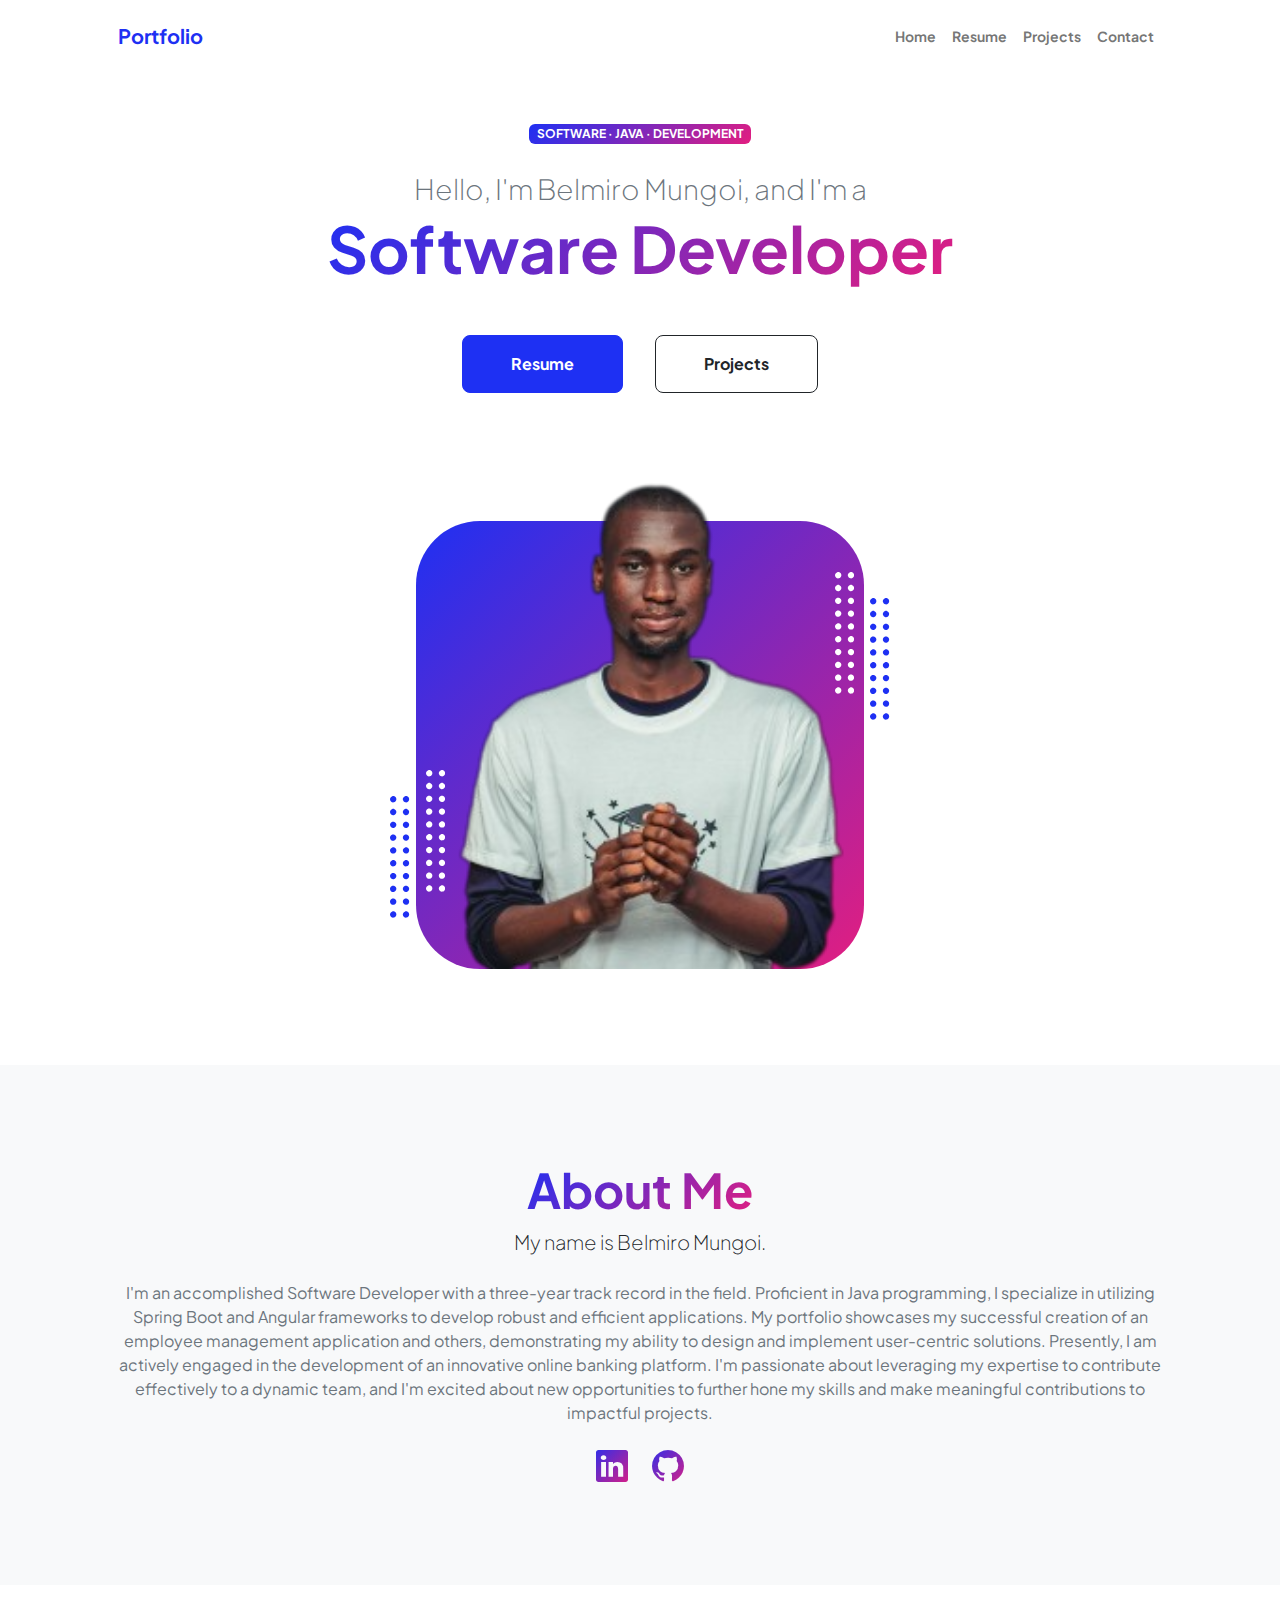
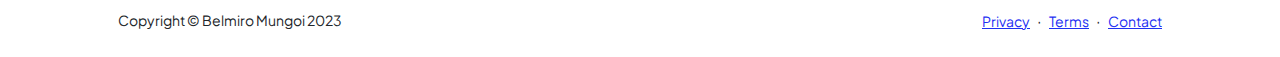
==== index.html @ 6a540895 "Initial commit" ====
<!DOCTYPE html>
<html lang="en">
    <head>
        <meta charset="utf-8" />
        <meta name="viewport" content="width=device-width, initial-scale=1, shrink-to-fit=no" />
        <meta name="description" content="" />
        <meta name="author" content="" />
        <title>Belmiro Mungoi - Portfolio</title>
        <!-- Favicon-->
        <link rel="icon" type="image/x-icon" href="assets/favicon.ico" />
        <!-- Custom Google font-->
        <link rel="preconnect" href="https://fonts.googleapis.com" />
        <link rel="preconnect" href="https://fonts.gstatic.com" crossorigin />
        <link href="https://fonts.googleapis.com/css2?family=Plus+Jakarta+Sans:wght@100;200;300;400;500;600;700;800;900&amp;display=swap" rel="stylesheet" />
        <!-- Bootstrap icons-->
        <link href="https://cdn.jsdelivr.net/npm/bootstrap-icons@1.8.1/font/bootstrap-icons.css" rel="stylesheet" />
        <!-- Core theme CSS (includes Bootstrap)-->
        <link href="css/styles.css" rel="stylesheet" />
    </head>
    <body class="d-flex flex-column h-100">
        <main class="flex-shrink-0">
            <!-- Navigation-->
            <nav class="navbar navbar-expand-lg navbar-light bg-white py-3">
                <div class="container px-5">
                    <a class="navbar-brand" href="index.html"><span class="fw-bolder text-primary">Portfolio</span></a>
                    <button class="navbar-toggler" type="button" data-bs-toggle="collapse" data-bs-target="#navbarSupportedContent" aria-controls="navbarSupportedContent" aria-expanded="false" aria-label="Toggle navigation"><span class="navbar-toggler-icon"></span></button>
                    <div class="collapse navbar-collapse" id="navbarSupportedContent">
                        <ul class="navbar-nav ms-auto mb-2 mb-lg-0 small fw-bolder">
                            <li class="nav-item"><a class="nav-link" href="index.html">Home</a></li>
                            <li class="nav-item"><a class="nav-link" href="resume.html">Resume</a></li>
                            <li class="nav-item"><a class="nav-link" href="projects.html">Projects</a></li>
                            <li class="nav-item"><a class="nav-link" href="contact.html">Contact</a></li>
                        </ul>
                    </div>
                </div>
            </nav>
            <!-- Header-->
            <header class="py-5">
                <div class="container px-5 pb-5">
                    <div class="row gx-5 align-items-center">
                        <div class="col-xxl-5">
                            <!-- Header text content-->
                            <div class="text-center text-xxl-start">
                                <div class="badge bg-gradient-primary-to-secondary text-white mb-4"><div class="text-uppercase">Software &middot; Java &middot; Development</div></div>
                                <div class="fs-3 fw-light text-muted">Hello, I'm Belmiro Mungoi, and I'm a</div>
                                <h1 class="display-3 fw-bolder mb-5"><span class="text-gradient d-inline">Software Developer</span></h1>
                                <div class="d-grid gap-3 d-sm-flex justify-content-sm-center justify-content-xxl-start mb-3">
                                    <a class="btn btn-primary btn-lg px-5 py-3 me-sm-3 fs-6 fw-bolder" href="resume.html">Resume</a>
                                    <a class="btn btn-outline-dark btn-lg px-5 py-3 fs-6 fw-bolder" href="projects.html">Projects</a>
                                </div>
                            </div>
                        </div>
                        <div class="col-xxl-7">
                            <!-- Header profile picture-->
                            <div class="d-flex justify-content-center mt-5 mt-xxl-0">
                                <div class="profile bg-gradient-primary-to-secondary">
                                    <!-- TIP: For best results, use a photo with a transparent background like the demo example below-->
                                    <!-- Watch a tutorial on how to do this on YouTube (link)-->
                                    <img class="profile-img" src="assets/profile.png" alt="..." />
                                    <div class="dots-1">
                                        <!-- SVG Dots-->
                                        <svg version="1.1" xmlns="http://www.w3.org/2000/svg" xmlns:xlink="http://www.w3.org/1999/xlink" x="0px" y="0px" viewBox="0 0 191.6 1215.4" style="enable-background: new 0 0 191.6 1215.4" xml:space="preserve">
                                            <g transform="translate(0.000000,1280.000000) scale(0.100000,-0.100000)">
                                                <path d="M227.7,12788.6c-105-35-200-141-222-248c-43-206,163-412,369-369c155,32,275,190,260,339c-11,105-90,213-190,262        C383.7,12801.6,289.7,12808.6,227.7,12788.6z"></path>
                                                <path d="M1507.7,12788.6c-151-50-253-216-222-362c25-119,136-230,254-255c194-41,395,142,375,339c-11,105-90,213-190,262        C1663.7,12801.6,1569.7,12808.6,1507.7,12788.6z"></path>
                                                <path d="M227.7,11508.6c-105-35-200-141-222-248c-43-206,163-412,369-369c155,32,275,190,260,339c-11,105-90,213-190,262        C383.7,11521.6,289.7,11528.6,227.7,11508.6z"></path>
                                                <path d="M1507.7,11508.6c-151-50-253-216-222-362c25-119,136-230,254-255c194-41,395,142,375,339c-11,105-90,213-190,262        C1663.7,11521.6,1569.7,11528.6,1507.7,11508.6z"></path>
                                                <path d="M227.7,10228.6c-105-35-200-141-222-248c-43-206,163-412,369-369c155,32,275,190,260,339c-11,105-90,213-190,262        C383.7,10241.6,289.7,10248.6,227.7,10228.6z"></path>
                                                <path d="M1507.7,10228.6c-105-35-200-141-222-248c-43-206,163-412,369-369c155,32,275,190,260,339c-11,105-90,213-190,262        C1663.7,10241.6,1569.7,10248.6,1507.7,10228.6z"></path>
                                                <path d="M227.7,8948.6c-105-35-200-141-222-248c-43-206,163-412,369-369c155,32,275,190,260,339c-11,105-90,213-190,262        C383.7,8961.6,289.7,8968.6,227.7,8948.6z"></path>
                                                <path d="M1507.7,8948.6c-105-35-200-141-222-248c-43-206,163-412,369-369c155,32,275,190,260,339c-11,105-90,213-190,262        C1663.7,8961.6,1569.7,8968.6,1507.7,8948.6z"></path>
                                                <path d="M227.7,7668.6c-105-35-200-141-222-248c-43-206,163-412,369-369c155,32,275,190,260,339c-11,105-90,213-190,262        C383.7,7681.6,289.7,7688.6,227.7,7668.6z"></path>
                                                <path d="M1507.7,7668.6c-105-35-200-141-222-248c-43-206,163-412,369-369c155,32,275,190,260,339c-11,105-90,213-190,262        C1663.7,7681.6,1569.7,7688.6,1507.7,7668.6z"></path>
                                                <path d="M227.7,6388.6c-105-35-200-141-222-248c-43-206,163-412,369-369c155,32,275,190,260,339c-11,105-90,213-190,262        C383.7,6401.6,289.7,6408.6,227.7,6388.6z"></path>
                                                <path d="M1507.7,6388.6c-105-35-200-141-222-248c-43-206,163-412,369-369c155,32,275,190,260,339c-11,105-90,213-190,262        C1663.7,6401.6,1569.7,6408.6,1507.7,6388.6z"></path>
                                                <path d="M227.7,5108.6c-105-35-200-141-222-248c-43-206,163-412,369-369c155,32,275,190,260,339c-11,105-90,213-190,262        C383.7,5121.6,289.7,5128.6,227.7,5108.6z"></path>
                                                <path d="M1507.7,5108.6c-105-35-200-141-222-248c-43-206,163-412,369-369c155,32,275,190,260,339c-11,105-90,213-190,262        C1663.7,5121.6,1569.7,5128.6,1507.7,5108.6z"></path>
                                                <path d="M227.7,3828.6c-105-35-200-141-222-248c-43-206,163-412,369-369c155,32,275,190,260,339c-11,105-90,213-190,262        C383.7,3841.6,289.7,3848.6,227.7,3828.6z"></path>
                                                <path d="M1507.7,3828.6c-105-35-200-141-222-248c-43-206,163-412,369-369c155,32,275,190,260,339c-11,105-90,213-190,262        C1663.7,3841.6,1569.7,3848.6,1507.7,3828.6z"></path>
                                                <path d="M227.7,2548.6c-105-35-200-141-222-248c-43-206,163-412,369-369c155,32,275,190,260,339c-11,105-90,213-190,262        C383.7,2561.6,289.7,2568.6,227.7,2548.6z"></path>
                                                <path d="M1507.7,2548.6c-105-35-200-141-222-248c-43-206,163-412,369-369c155,32,275,190,260,339c-11,105-90,213-190,262        C1663.7,2561.6,1569.7,2568.6,1507.7,2548.6z"></path>
                                                <path d="M227.7,1268.6c-105-35-200-141-222-248c-43-206,163-412,369-369c155,32,275,190,260,339c-11,105-90,213-190,262        C383.7,1281.6,289.7,1288.6,227.7,1268.6z"></path>
                                                <path d="M1507.7,1268.6c-105-35-200-141-222-248c-43-206,163-412,369-369c155,32,275,190,260,339c-11,105-90,213-190,262        C1663.7,1281.6,1569.7,1288.6,1507.7,1268.6z"></path>
                                            </g>
                                        </svg>
                                        <!-- END of SVG dots-->
                                    </div>
                                    <div class="dots-2">
                                        <!-- SVG Dots-->
                                        <svg version="1.1" xmlns="http://www.w3.org/2000/svg" xmlns:xlink="http://www.w3.org/1999/xlink" x="0px" y="0px" viewBox="0 0 191.6 1215.4" style="enable-background: new 0 0 191.6 1215.4" xml:space="preserve">
                                            <g transform="translate(0.000000,1280.000000) scale(0.100000,-0.100000)">
                                                <path d="M227.7,12788.6c-105-35-200-141-222-248c-43-206,163-412,369-369c155,32,275,190,260,339c-11,105-90,213-190,262        C383.7,12801.6,289.7,12808.6,227.7,12788.6z"></path>
                                                <path d="M1507.7,12788.6c-151-50-253-216-222-362c25-119,136-230,254-255c194-41,395,142,375,339c-11,105-90,213-190,262        C1663.7,12801.6,1569.7,12808.6,1507.7,12788.6z"></path>
                                                <path d="M227.7,11508.6c-105-35-200-141-222-248c-43-206,163-412,369-369c155,32,275,190,260,339c-11,105-90,213-190,262        C383.7,11521.6,289.7,11528.6,227.7,11508.6z"></path>
                                                <path d="M1507.7,11508.6c-151-50-253-216-222-362c25-119,136-230,254-255c194-41,395,142,375,339c-11,105-90,213-190,262        C1663.7,11521.6,1569.7,11528.6,1507.7,11508.6z"></path>
                                                <path d="M227.7,10228.6c-105-35-200-141-222-248c-43-206,163-412,369-369c155,32,275,190,260,339c-11,105-90,213-190,262        C383.7,10241.6,289.7,10248.6,227.7,10228.6z"></path>
                                                <path d="M1507.7,10228.6c-105-35-200-141-222-248c-43-206,163-412,369-369c155,32,275,190,260,339c-11,105-90,213-190,262        C1663.7,10241.6,1569.7,10248.6,1507.7,10228.6z"></path>
                                                <path d="M227.7,8948.6c-105-35-200-141-222-248c-43-206,163-412,369-369c155,32,275,190,260,339c-11,105-90,213-190,262        C383.7,8961.6,289.7,8968.6,227.7,8948.6z"></path>
                                                <path d="M1507.7,8948.6c-105-35-200-141-222-248c-43-206,163-412,369-369c155,32,275,190,260,339c-11,105-90,213-190,262        C1663.7,8961.6,1569.7,8968.6,1507.7,8948.6z"></path>
                                                <path d="M227.7,7668.6c-105-35-200-141-222-248c-43-206,163-412,369-369c155,32,275,190,260,339c-11,105-90,213-190,262        C383.7,7681.6,289.7,7688.6,227.7,7668.6z"></path>
                                                <path d="M1507.7,7668.6c-105-35-200-141-222-248c-43-206,163-412,369-369c155,32,275,190,260,339c-11,105-90,213-190,262        C1663.7,7681.6,1569.7,7688.6,1507.7,7668.6z"></path>
                                                <path d="M227.7,6388.6c-105-35-200-141-222-248c-43-206,163-412,369-369c155,32,275,190,260,339c-11,105-90,213-190,262        C383.7,6401.6,289.7,6408.6,227.7,6388.6z"></path>
                                                <path d="M1507.7,6388.6c-105-35-200-141-222-248c-43-206,163-412,369-369c155,32,275,190,260,339c-11,105-90,213-190,262        C1663.7,6401.6,1569.7,6408.6,1507.7,6388.6z"></path>
                                                <path d="M227.7,5108.6c-105-35-200-141-222-248c-43-206,163-412,369-369c155,32,275,190,260,339c-11,105-90,213-190,262        C383.7,5121.6,289.7,5128.6,227.7,5108.6z"></path>
                                                <path d="M1507.7,5108.6c-105-35-200-141-222-248c-43-206,163-412,369-369c155,32,275,190,260,339c-11,105-90,213-190,262        C1663.7,5121.6,1569.7,5128.6,1507.7,5108.6z"></path>
                                                <path d="M227.7,3828.6c-105-35-200-141-222-248c-43-206,163-412,369-369c155,32,275,190,260,339c-11,105-90,213-190,262        C383.7,3841.6,289.7,3848.6,227.7,3828.6z"></path>
                                                <path d="M1507.7,3828.6c-105-35-200-141-222-248c-43-206,163-412,369-369c155,32,275,190,260,339c-11,105-90,213-190,262        C1663.7,3841.6,1569.7,3848.6,1507.7,3828.6z"></path>
                                                <path d="M227.7,2548.6c-105-35-200-141-222-248c-43-206,163-412,369-369c155,32,275,190,260,339c-11,105-90,213-190,262        C383.7,2561.6,289.7,2568.6,227.7,2548.6z"></path>
                                                <path d="M1507.7,2548.6c-105-35-200-141-222-248c-43-206,163-412,369-369c155,32,275,190,260,339c-11,105-90,213-190,262        C1663.7,2561.6,1569.7,2568.6,1507.7,2548.6z"></path>
                                                <path d="M227.7,1268.6c-105-35-200-141-222-248c-43-206,163-412,369-369c155,32,275,190,260,339c-11,105-90,213-190,262        C383.7,1281.6,289.7,1288.6,227.7,1268.6z"></path>
                                                <path d="M1507.7,1268.6c-105-35-200-141-222-248c-43-206,163-412,369-369c155,32,275,190,260,339c-11,105-90,213-190,262        C1663.7,1281.6,1569.7,1288.6,1507.7,1268.6z"></path>
                                            </g>
                                        </svg>
                                        <!-- END of SVG dots-->
                                    </div>
                                    <div class="dots-3">
                                        <!-- SVG Dots-->
                                        <svg version="1.1" xmlns="http://www.w3.org/2000/svg" xmlns:xlink="http://www.w3.org/1999/xlink" x="0px" y="0px" viewBox="0 0 191.6 1215.4" style="enable-background: new 0 0 191.6 1215.4" xml:space="preserve">
                                            <g transform="translate(0.000000,1280.000000) scale(0.100000,-0.100000)">
                                                <path d="M227.7,12788.6c-105-35-200-141-222-248c-43-206,163-412,369-369c155,32,275,190,260,339c-11,105-90,213-190,262        C383.7,12801.6,289.7,12808.6,227.7,12788.6z"></path>
                                                <path d="M1507.7,12788.6c-151-50-253-216-222-362c25-119,136-230,254-255c194-41,395,142,375,339c-11,105-90,213-190,262        C1663.7,12801.6,1569.7,12808.6,1507.7,12788.6z"></path>
                                                <path d="M227.7,11508.6c-105-35-200-141-222-248c-43-206,163-412,369-369c155,32,275,190,260,339c-11,105-90,213-190,262        C383.7,11521.6,289.7,11528.6,227.7,11508.6z"></path>
                                                <path d="M1507.7,11508.6c-151-50-253-216-222-362c25-119,136-230,254-255c194-41,395,142,375,339c-11,105-90,213-190,262        C1663.7,11521.6,1569.7,11528.6,1507.7,11508.6z"></path>
                                                <path d="M227.7,10228.6c-105-35-200-141-222-248c-43-206,163-412,369-369c155,32,275,190,260,339c-11,105-90,213-190,262        C383.7,10241.6,289.7,10248.6,227.7,10228.6z"></path>
                                                <path d="M1507.7,10228.6c-105-35-200-141-222-248c-43-206,163-412,369-369c155,32,275,190,260,339c-11,105-90,213-190,262        C1663.7,10241.6,1569.7,10248.6,1507.7,10228.6z"></path>
                                                <path d="M227.7,8948.6c-105-35-200-141-222-248c-43-206,163-412,369-369c155,32,275,190,260,339c-11,105-90,213-190,262        C383.7,8961.6,289.7,8968.6,227.7,8948.6z"></path>
                                                <path d="M1507.7,8948.6c-105-35-200-141-222-248c-43-206,163-412,369-369c155,32,275,190,260,339c-11,105-90,213-190,262        C1663.7,8961.6,1569.7,8968.6,1507.7,8948.6z"></path>
                                                <path d="M227.7,7668.6c-105-35-200-141-222-248c-43-206,163-412,369-369c155,32,275,190,260,339c-11,105-90,213-190,262        C383.7,7681.6,289.7,7688.6,227.7,7668.6z"></path>
                                                <path d="M1507.7,7668.6c-105-35-200-141-222-248c-43-206,163-412,369-369c155,32,275,190,260,339c-11,105-90,213-190,262        C1663.7,7681.6,1569.7,7688.6,1507.7,7668.6z"></path>
                                                <path d="M227.7,6388.6c-105-35-200-141-222-248c-43-206,163-412,369-369c155,32,275,190,260,339c-11,105-90,213-190,262        C383.7,6401.6,289.7,6408.6,227.7,6388.6z"></path>
                                                <path d="M1507.7,6388.6c-105-35-200-141-222-248c-43-206,163-412,369-369c155,32,275,190,260,339c-11,105-90,213-190,262        C1663.7,6401.6,1569.7,6408.6,1507.7,6388.6z"></path>
                                                <path d="M227.7,5108.6c-105-35-200-141-222-248c-43-206,163-412,369-369c155,32,275,190,260,339c-11,105-90,213-190,262        C383.7,5121.6,289.7,5128.6,227.7,5108.6z"></path>
                                                <path d="M1507.7,5108.6c-105-35-200-141-222-248c-43-206,163-412,369-369c155,32,275,190,260,339c-11,105-90,213-190,262        C1663.7,5121.6,1569.7,5128.6,1507.7,5108.6z"></path>
                                                <path d="M227.7,3828.6c-105-35-200-141-222-248c-43-206,163-412,369-369c155,32,275,190,260,339c-11,105-90,213-190,262        C383.7,3841.6,289.7,3848.6,227.7,3828.6z"></path>
                                                <path d="M1507.7,3828.6c-105-35-200-141-222-248c-43-206,163-412,369-369c155,32,275,190,260,339c-11,105-90,213-190,262        C1663.7,3841.6,1569.7,3848.6,1507.7,3828.6z"></path>
                                                <path d="M227.7,2548.6c-105-35-200-141-222-248c-43-206,163-412,369-369c155,32,275,190,260,339c-11,105-90,213-190,262        C383.7,2561.6,289.7,2568.6,227.7,2548.6z"></path>
                                                <path d="M1507.7,2548.6c-105-35-200-141-222-248c-43-206,163-412,369-369c155,32,275,190,260,339c-11,105-90,213-190,262        C1663.7,2561.6,1569.7,2568.6,1507.7,2548.6z"></path>
                                                <path d="M227.7,1268.6c-105-35-200-141-222-248c-43-206,163-412,369-369c155,32,275,190,260,339c-11,105-90,213-190,262        C383.7,1281.6,289.7,1288.6,227.7,1268.6z"></path>
                                                <path d="M1507.7,1268.6c-105-35-200-141-222-248c-43-206,163-412,369-369c155,32,275,190,260,339c-11,105-90,213-190,262        C1663.7,1281.6,1569.7,1288.6,1507.7,1268.6z"></path>
                                            </g>
                                        </svg>
                                        <!-- END of SVG dots-->
                                    </div>
                                    <div class="dots-4">
                                        <!-- SVG Dots-->
                                        <svg version="1.1" xmlns="http://www.w3.org/2000/svg" xmlns:xlink="http://www.w3.org/1999/xlink" x="0px" y="0px" viewBox="0 0 191.6 1215.4" style="enable-background: new 0 0 191.6 1215.4" xml:space="preserve">
                                            <g transform="translate(0.000000,1280.000000) scale(0.100000,-0.100000)">
                                                <path d="M227.7,12788.6c-105-35-200-141-222-248c-43-206,163-412,369-369c155,32,275,190,260,339c-11,105-90,213-190,262        C383.7,12801.6,289.7,12808.6,227.7,12788.6z"></path>
                                                <path d="M1507.7,12788.6c-151-50-253-216-222-362c25-119,136-230,254-255c194-41,395,142,375,339c-11,105-90,213-190,262        C1663.7,12801.6,1569.7,12808.6,1507.7,12788.6z"></path>
                                                <path d="M227.7,11508.6c-105-35-200-141-222-248c-43-206,163-412,369-369c155,32,275,190,260,339c-11,105-90,213-190,262        C383.7,11521.6,289.7,11528.6,227.7,11508.6z"></path>
                                                <path d="M1507.7,11508.6c-151-50-253-216-222-362c25-119,136-230,254-255c194-41,395,142,375,339c-11,105-90,213-190,262        C1663.7,11521.6,1569.7,11528.6,1507.7,11508.6z"></path>
                                                <path d="M227.7,10228.6c-105-35-200-141-222-248c-43-206,163-412,369-369c155,32,275,190,260,339c-11,105-90,213-190,262        C383.7,10241.6,289.7,10248.6,227.7,10228.6z"></path>
                                                <path d="M1507.7,10228.6c-105-35-200-141-222-248c-43-206,163-412,369-369c155,32,275,190,260,339c-11,105-90,213-190,262        C1663.7,10241.6,1569.7,10248.6,1507.7,10228.6z"></path>
                                                <path d="M227.7,8948.6c-105-35-200-141-222-248c-43-206,163-412,369-369c155,32,275,190,260,339c-11,105-90,213-190,262        C383.7,8961.6,289.7,8968.6,227.7,8948.6z"></path>
                                                <path d="M1507.7,8948.6c-105-35-200-141-222-248c-43-206,163-412,369-369c155,32,275,190,260,339c-11,105-90,213-190,262        C1663.7,8961.6,1569.7,8968.6,1507.7,8948.6z"></path>
                                                <path d="M227.7,7668.6c-105-35-200-141-222-248c-43-206,163-412,369-369c155,32,275,190,260,339c-11,105-90,213-190,262        C383.7,7681.6,289.7,7688.6,227.7,7668.6z"></path>
                                                <path d="M1507.7,7668.6c-105-35-200-141-222-248c-43-206,163-412,369-369c155,32,275,190,260,339c-11,105-90,213-190,262        C1663.7,7681.6,1569.7,7688.6,1507.7,7668.6z"></path>
                                                <path d="M227.7,6388.6c-105-35-200-141-222-248c-43-206,163-412,369-369c155,32,275,190,260,339c-11,105-90,213-190,262        C383.7,6401.6,289.7,6408.6,227.7,6388.6z"></path>
                                                <path d="M1507.7,6388.6c-105-35-200-141-222-248c-43-206,163-412,369-369c155,32,275,190,260,339c-11,105-90,213-190,262        C1663.7,6401.6,1569.7,6408.6,1507.7,6388.6z"></path>
                                                <path d="M227.7,5108.6c-105-35-200-141-222-248c-43-206,163-412,369-369c155,32,275,190,260,339c-11,105-90,213-190,262        C383.7,5121.6,289.7,5128.6,227.7,5108.6z"></path>
                                                <path d="M1507.7,5108.6c-105-35-200-141-222-248c-43-206,163-412,369-369c155,32,275,190,260,339c-11,105-90,213-190,262        C1663.7,5121.6,1569.7,5128.6,1507.7,5108.6z"></path>
                                                <path d="M227.7,3828.6c-105-35-200-141-222-248c-43-206,163-412,369-369c155,32,275,190,260,339c-11,105-90,213-190,262        C383.7,3841.6,289.7,3848.6,227.7,3828.6z"></path>
                                                <path d="M1507.7,3828.6c-105-35-200-141-222-248c-43-206,163-412,369-369c155,32,275,190,260,339c-11,105-90,213-190,262        C1663.7,3841.6,1569.7,3848.6,1507.7,3828.6z"></path>
                                                <path d="M227.7,2548.6c-105-35-200-141-222-248c-43-206,163-412,369-369c155,32,275,190,260,339c-11,105-90,213-190,262        C383.7,2561.6,289.7,2568.6,227.7,2548.6z"></path>
                                                <path d="M1507.7,2548.6c-105-35-200-141-222-248c-43-206,163-412,369-369c155,32,275,190,260,339c-11,105-90,213-190,262        C1663.7,2561.6,1569.7,2568.6,1507.7,2548.6z"></path>
                                                <path d="M227.7,1268.6c-105-35-200-141-222-248c-43-206,163-412,369-369c155,32,275,190,260,339c-11,105-90,213-190,262        C383.7,1281.6,289.7,1288.6,227.7,1268.6z"></path>
                                                <path d="M1507.7,1268.6c-105-35-200-141-222-248c-43-206,163-412,369-369c155,32,275,190,260,339c-11,105-90,213-190,262        C1663.7,1281.6,1569.7,1288.6,1507.7,1268.6z"></path>
                                            </g>
                                        </svg>
                                        <!-- END of SVG dots-->
                                    </div>
                                </div>
                            </div>
                        </div>
                    </div>
                </div>
            </header>
            <!-- About Section-->
            <section class="bg-light py-5">
                <div class="container px-5">
                    <div class="row gx-5 justify-content-center">
                        <div class="col-xxl-8">
                            <div class="text-center my-5">
                                <h2 class="display-5 fw-bolder"><span class="text-gradient d-inline">About Me</span></h2>
                                <p class="lead fw-light mb-4">My name is Belmiro Mungoi.</p>
                                <p class="text-muted">I'm an accomplished Software Developer with a three-year track record in 
                                    the field. Proficient in Java programming, I specialize in utilizing Spring Boot and Angular 
                                    frameworks to develop robust and efficient applications. My portfolio showcases my successful 
                                    creation of an employee management application and others, demonstrating my ability to design and 
                                    implement user-centric solutions. Presently, I am actively engaged in the development of an 
                                    innovative online banking platform. I'm passionate about leveraging my expertise to contribute 
                                    effectively to a dynamic team, and I'm excited about new opportunities to further hone my skills 
                                    and make meaningful contributions to impactful projects.</p>
                                <div class="d-flex justify-content-center fs-2 gap-4">
                                    <!-- <a class="text-gradient" href="#!"><i class="bi bi-twitter"></i></a> -->
                                    <a class="text-gradient" href="https://www.linkedin.com/in/belmiro-mungoi/" target="_blank"><i class="bi bi-linkedin"></i></a>
                                    <a class="text-gradient" href="https://github.com/BelmiroMungoi/" target="_blank"><i class="bi bi-github"></i></a>
                                </div>
                            </div>
                        </div>
                    </div>
                </div>
            </section>
        </main>
        <!-- Footer-->
        <footer class="bg-white py-4 mt-auto">
            <div class="container px-5">
                <div class="row align-items-center justify-content-between flex-column flex-sm-row">
                    <div class="col-auto"><div class="small m-0">Copyright &copy; Belmiro Mungoi 2023</div></div>
                    <div class="col-auto">
                        <a class="small" href="#!">Privacy</a>
                        <span class="mx-1">&middot;</span>
                        <a class="small" href="#!">Terms</a>
                        <span class="mx-1">&middot;</span>
                        <a class="small" href="#!">Contact</a>
                    </div>
                </div>
            </div>
        </footer>
        <!-- Bootstrap core JS-->
        <script src="https://cdn.jsdelivr.net/npm/bootstrap@5.2.3/dist/js/bootstrap.bundle.min.js"></script>
        <!-- Core theme JS-->
        <script src="js/scripts.js"></script>
    </body>
</html>
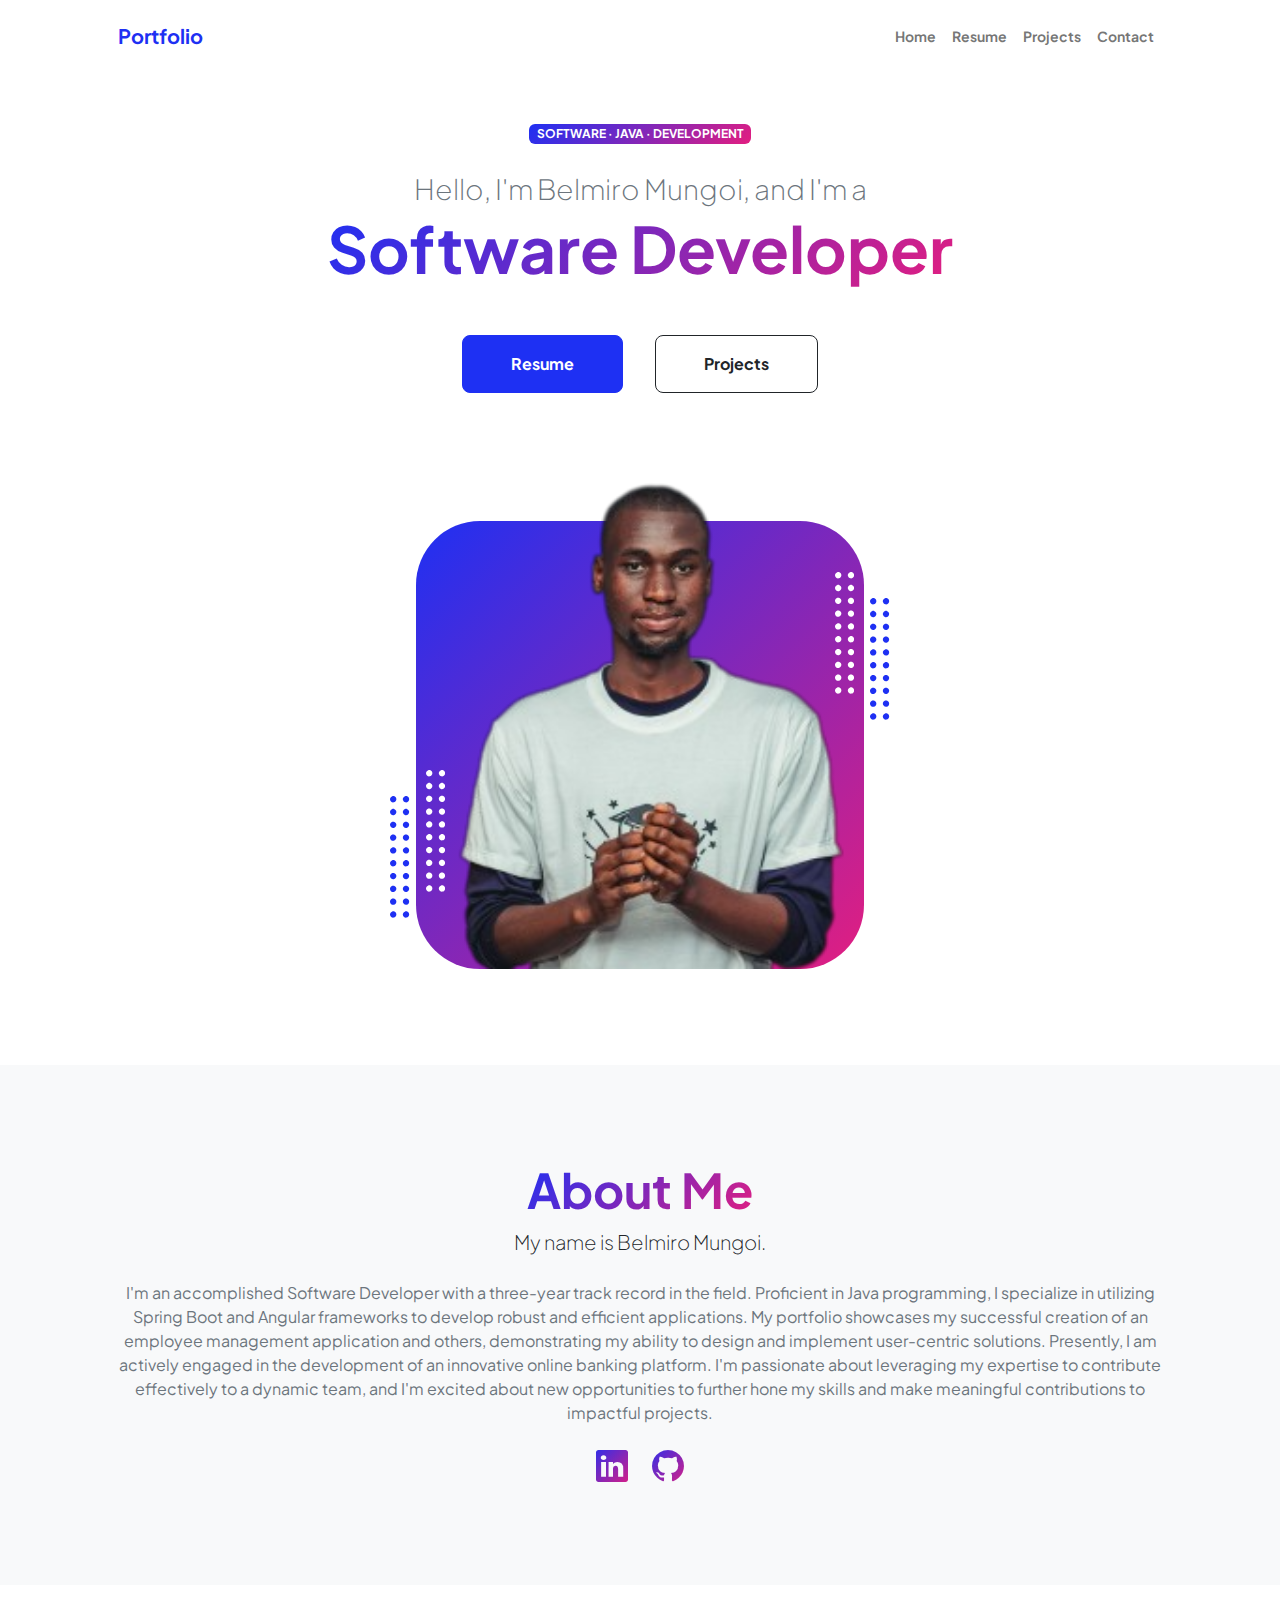
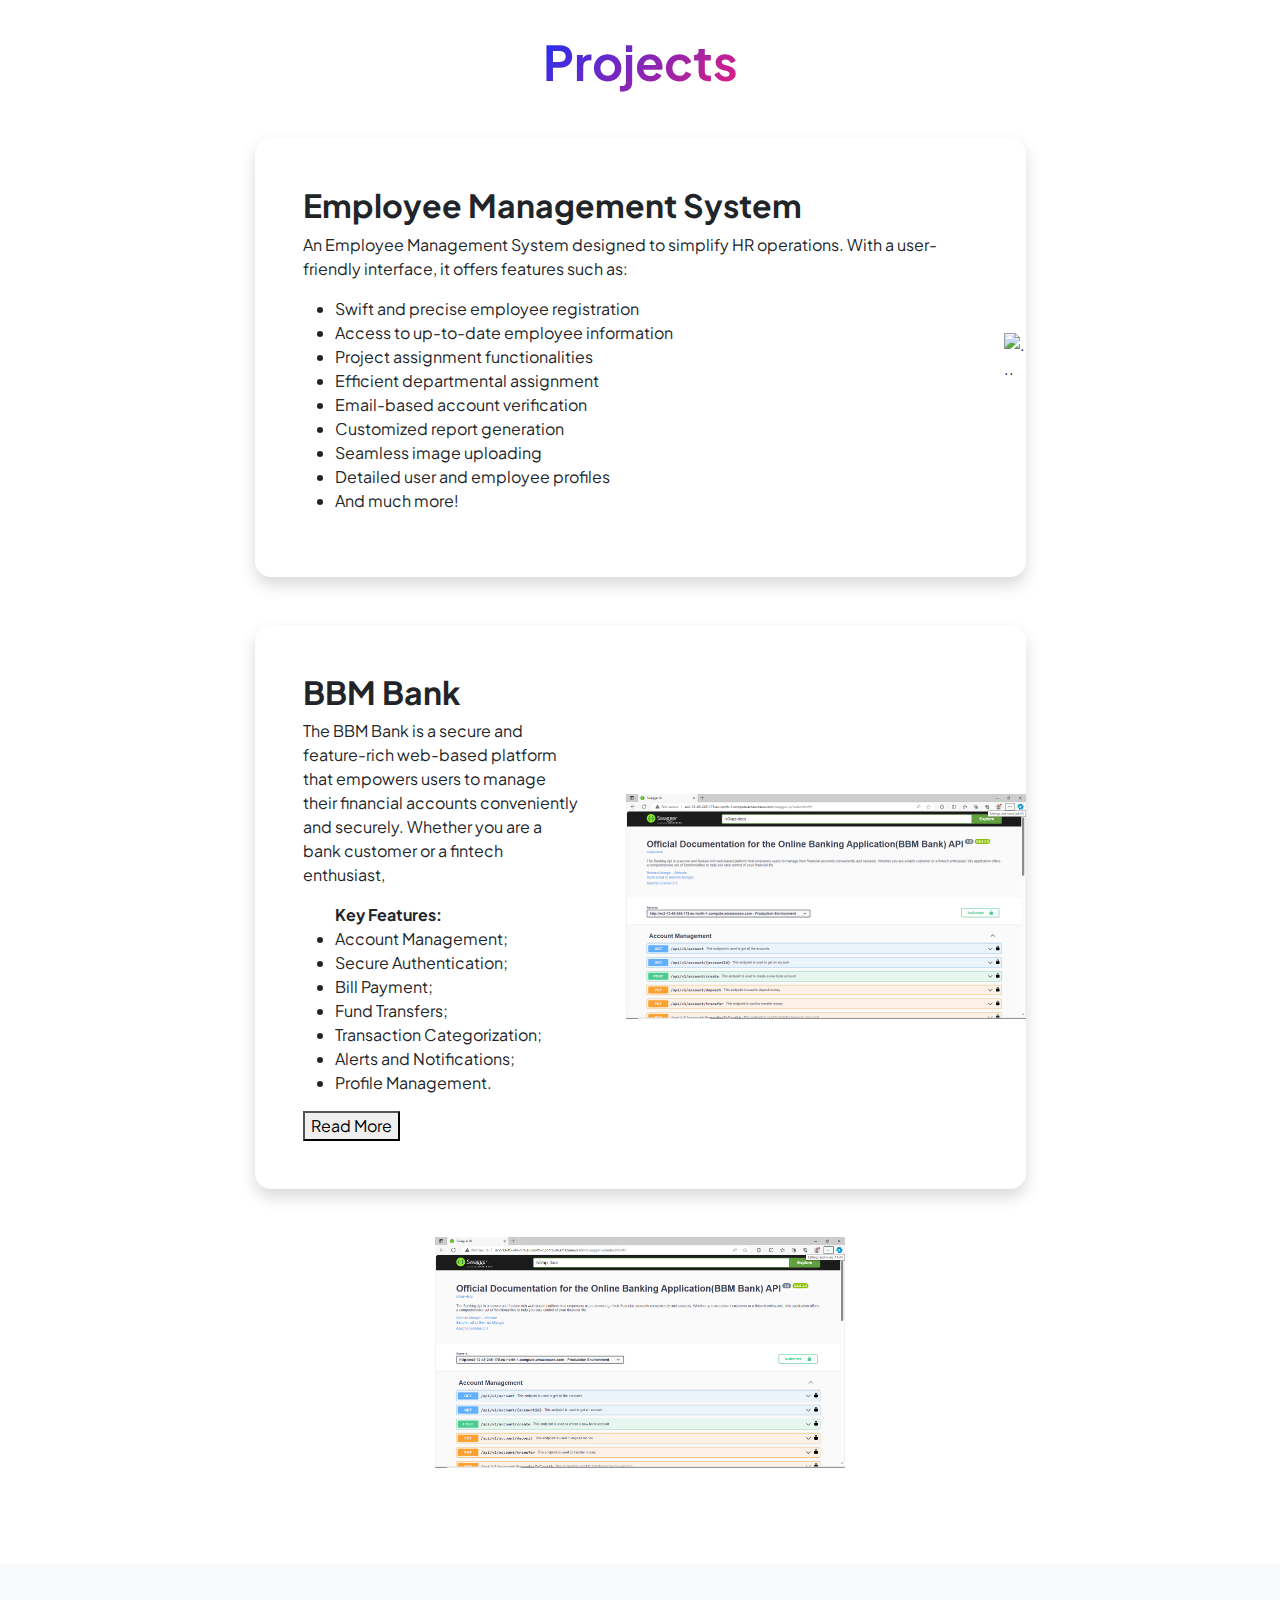
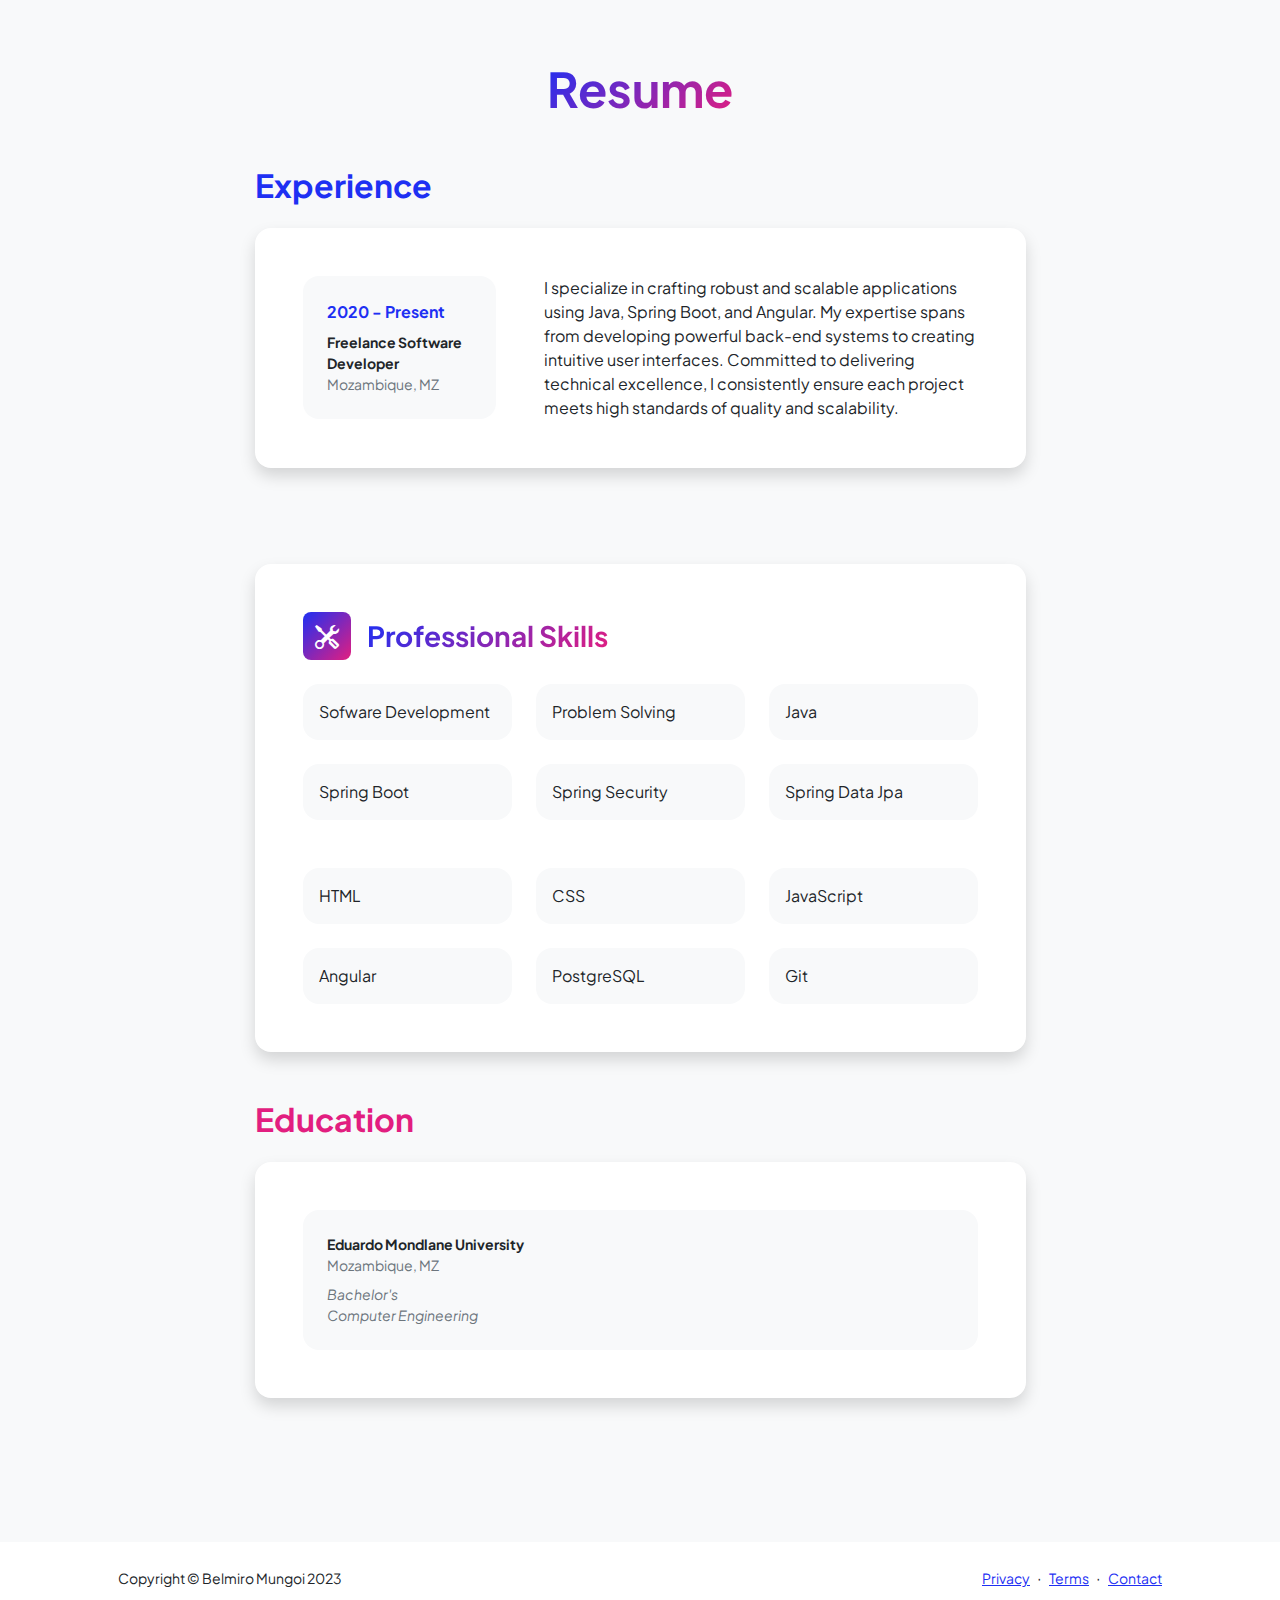
==== commit 9ed78095: "Adding the projects" ====
--- a/index.html
+++ b/index.html
@@ -201,6 +201,191 @@
                     </div>
                 </div>
             </section>
+            <!-- Projects Section-->
+            <section class="py-5">
+                <div class="container px-5 mb-5">
+                    <div class="text-center mb-5">
+                        <h1 class="display-5 fw-bolder mb-0"><span class="text-gradient d-inline">Projects</span></h1>
+                    </div>
+                    <div class="row gx-5 justify-content-center">
+                        <div class="col-lg-11 col-xl-9 col-xxl-8">
+                            <!-- Project Card 1-->
+                            <div class="card overflow-hidden shadow rounded-4 border-0 mb-5">
+                                <div class="card-body p-0">
+                                    <div class="d-flex align-items-center">
+                                        <div class="p-5">
+                                            <h2 class="fw-bolder">Employee Management System</h2>
+                                            <p>An Employee Management System designed to simplify HR operations. 
+                                                With a user-friendly interface, it offers features such as:
+                                            <ul>
+                                                <li>Swift and precise employee registration</li>
+                                                <li>Access to up-to-date employee information</li>
+                                                <li>Project assignment functionalities</li>
+                                                <li>Efficient departmental assignment</li>
+                                                <li>Email-based account verification</li>
+                                                <li>Customized report generation</li>
+                                                <li>Seamless image uploading</li>
+                                                <li>Detailed user and employee profiles</li>
+                                                <li>And much more!</li>
+                                            </ul>
+                                            </p>
+                                        </div>
+                                        <img class="img-fluid" src="https://dummyimage.com/300x400/343a40/6c757d" alt="..." />
+                                    </div>
+                                </div>
+                            </div>
+                            <!-- Project Card 2-->
+                            <div class="card overflow-hidden shadow rounded-4 border-0">
+                                <div class="card-body p-0">
+                                    <div class="d-flex align-items-center">
+                                        <div class="p-5">
+                                            <h2 class="fw-bolder">BBM Bank</h2>
+                                            <p class="text">The BBM Bank is a secure and feature-rich web-based platform that empowers users to manage 
+                                                their financial accounts conveniently and securely. Whether you are a bank customer or 
+                                                a fintech enthusiast, <span class="moreText">this application offers a comprehensive set of functionalities to 
+                                                help you take control of your financial life.
+                                                <ul>
+                                                    <b>Key Features:</b>
+                                                    <li>Account Management;</li>                                         
+                                                    <li>Secure Authentication;</li>                                               
+                                                    <li>Bill Payment;</li>                                               
+                                                    <li>Fund Transfers;</li>                                                
+                                                    <li>Transaction Categorization;</li>                                                
+                                                    <li>Alerts and Notifications;</li>                                               
+                                                    <li>Profile Management.</li>
+                                                </ul> 
+                                                </span>
+                                            </p>
+                                            <button class="read-more-btn">Read More</button>
+                                        </div>
+                                        <img class="img-fluid" width="400" height="400" src="assets/BBMBANK.jpg" alt="..." />
+                                    </div>
+                                </div>
+                            </div>
+                        </div>
+                    </div>
+                </div>
+                <div class="row justify-content-center">
+                    <!-- Portfolio Item 1-->
+                    <div class="col-md-6 col-lg-4 mb-5">
+                        <div class="portfolio-item mx-auto" data-bs-toggle="modal" data-bs-target="#portfolioModal1">
+                            <div class="portfolio-item-caption d-flex align-items-center justify-content-center h-100 w-100">
+                                <div class="portfolio-item-caption-content text-center text-white"><i class="fas fa-plus fa-3x"></i></div>
+                            </div>
+                            <img class="img-fluid" src="assets/BBMBANK.jpg" alt="..." />
+                        </div>
+                    </div>
+                </div>
+            </section>
+            <section class="bg-light py-5">
+            <div class="container px-5 my-5">
+                <div class="text-center mb-5">
+                    <h1 class="display-5 fw-bolder mb-0"><span class="text-gradient d-inline">Resume</span></h1>
+                </div>
+                <div class="row gx-5 justify-content-center">
+                    <div class="col-lg-11 col-xl-9 col-xxl-8">
+                        <!-- Experience Section-->
+                        <section>
+                            <div class="d-flex align-items-center justify-content-between mb-4">
+                                <h2 class="text-primary fw-bolder mb-0">Experience</h2>
+                                <!-- Download resume button-->
+                                <!-- Note: Set the link href target to a PDF file within your project-->
+                                <!--<a class="btn btn-primary px-4 py-3" href="#!">
+                                    <div class="d-inline-block bi bi-download me-2"></div>
+                                    Download Resume
+                                </a>-->
+                            </div>
+                            <!-- Experience Card 1-->
+                            <div class="card shadow border-0 rounded-4 mb-5">
+                                <div class="card-body p-5">
+                                    <div class="row align-items-center gx-5">
+                                        <div class="col text-center text-lg-start mb-4 mb-lg-0">
+                                            <div class="bg-light p-4 rounded-4">
+                                                <div class="text-primary fw-bolder mb-2">2020 - Present</div>
+                                                <div class="small fw-bolder">Freelance Software Developer</div>
+                                                <!--<div class="small text-muted">Stark Industries</div>-->
+                                                <div class="small text-muted">Mozambique, MZ</div>
+                                            </div>
+                                        </div>
+                                        <div class="col-lg-8">
+                                            <div>
+                                                I specialize in crafting robust and scalable applications using Java, Spring Boot, and Angular. 
+                                                My expertise spans from developing powerful back-end systems to creating intuitive user 
+                                                interfaces. Committed to delivering technical excellence, I consistently ensure each 
+                                                project meets high standards of quality and scalability.
+                                            </div>
+                                        </div>
+                                    </div>
+                                </div>
+                            </div>
+                        </section>
+                         <!-- Divider-->
+                         <div class="pb-5"></div>
+                         <!-- Skills Section-->
+                         <section>
+                             <!-- Skillset Card-->
+                             <div class="card shadow border-0 rounded-4 mb-5">
+                                 <div class="card-body p-5">
+                                     <!-- Professional skills list-->
+                                     <div class="mb-5">
+                                         <div class="d-flex align-items-center mb-4">
+                                             <div class="feature bg-primary bg-gradient-primary-to-secondary text-white rounded-3 me-3"><i class="bi bi-tools"></i></div>
+                                             <h3 class="fw-bolder mb-0"><span class="text-gradient d-inline">Professional Skills</span></h3>
+                                         </div>
+                                         <div class="row row-cols-1 row-cols-md-3 mb-4">
+                                             <div class="col mb-4 mb-md-0"><div class="d-flex align-items-center bg-light rounded-4 p-3 h-100">Sofware Development</div></div>
+                                             <div class="col mb-4 mb-md-0"><div class="d-flex align-items-center bg-light rounded-4 p-3 h-100">Problem Solving</div></div>
+                                             <div class="col"><div class="d-flex align-items-center bg-light rounded-4 p-3 h-100">Java</div></div>
+                                         </div>
+                                         <div class="row row-cols-1 row-cols-md-3">
+                                             <div class="col mb-4 mb-md-0"><div class="d-flex align-items-center bg-light rounded-4 p-3 h-100">Spring Boot</div></div>
+                                             <div class="col mb-4 mb-md-0"><div class="d-flex align-items-center bg-light rounded-4 p-3 h-100">Spring Security</div></div>
+                                             <div class="col"><div class="d-flex align-items-center bg-light rounded-4 p-3 h-100">Spring Data Jpa</div></div>
+                                         </div>
+                                     </div>
+                                     <div class="mb-0">                                        
+                                         <div class="row row-cols-1 row-cols-md-3 mb-4">
+                                             <div class="col mb-4 mb-md-0"><div class="d-flex align-items-center bg-light rounded-4 p-3 h-100">HTML</div></div>
+                                             <div class="col mb-4 mb-md-0"><div class="d-flex align-items-center bg-light rounded-4 p-3 h-100">CSS</div></div>
+                                             <div class="col"><div class="d-flex align-items-center bg-light rounded-4 p-3 h-100">JavaScript</div></div>
+                                         </div>
+                                         <div class="row row-cols-1 row-cols-md-3">
+                                             <div class="col mb-4 mb-md-0"><div class="d-flex align-items-center bg-light rounded-4 p-3 h-100">Angular</div></div>
+                                             <div class="col mb-4 mb-md-0"><div class="d-flex align-items-center bg-light rounded-4 p-3 h-100">PostgreSQL</div></div>
+                                             <div class="col"><div class="d-flex align-items-center bg-light rounded-4 p-3 h-100">Git</div></div>
+                                         </div>
+                                     </div>
+                                 </div>
+                             </div>
+                         </section>
+                        <!-- Education Section-->
+                        <section>
+                            <h2 class="text-secondary fw-bolder mb-4">Education</h2>
+                            <!-- Education Card 1-->
+                            <div class="card shadow border-0 rounded-4 mb-5">
+                                <div class="card-body p-5">
+                                    <div class="row align-items-center gx-5">
+                                        <div class="col text-center text-lg-start mb-4 mb-lg-0">
+                                            <div class="bg-light p-4 rounded-4">
+                                                <!--<div class="text-secondary fw-bolder mb-2">2015 - 2017</div>-->
+                                                <div class="mb-2">
+                                                    <div class="small fw-bolder">Eduardo Mondlane University</div>
+                                                    <div class="small text-muted">Mozambique, MZ</div>
+                                                </div>
+                                                <div class="fst-italic">
+                                                    <div class="small text-muted">Bachelor's</div>
+                                                    <div class="small text-muted">Computer Engineering</div>
+                                                </div>
+                                            </div>
+                                        </div>
+                                    </div>
+                                </div>
+                            </div>                            
+                        </section>                       
+                    </div>
+                </div>
+            </div>
+            </section>
         </main>
         <!-- Footer-->
         <footer class="bg-white py-4 mt-auto">
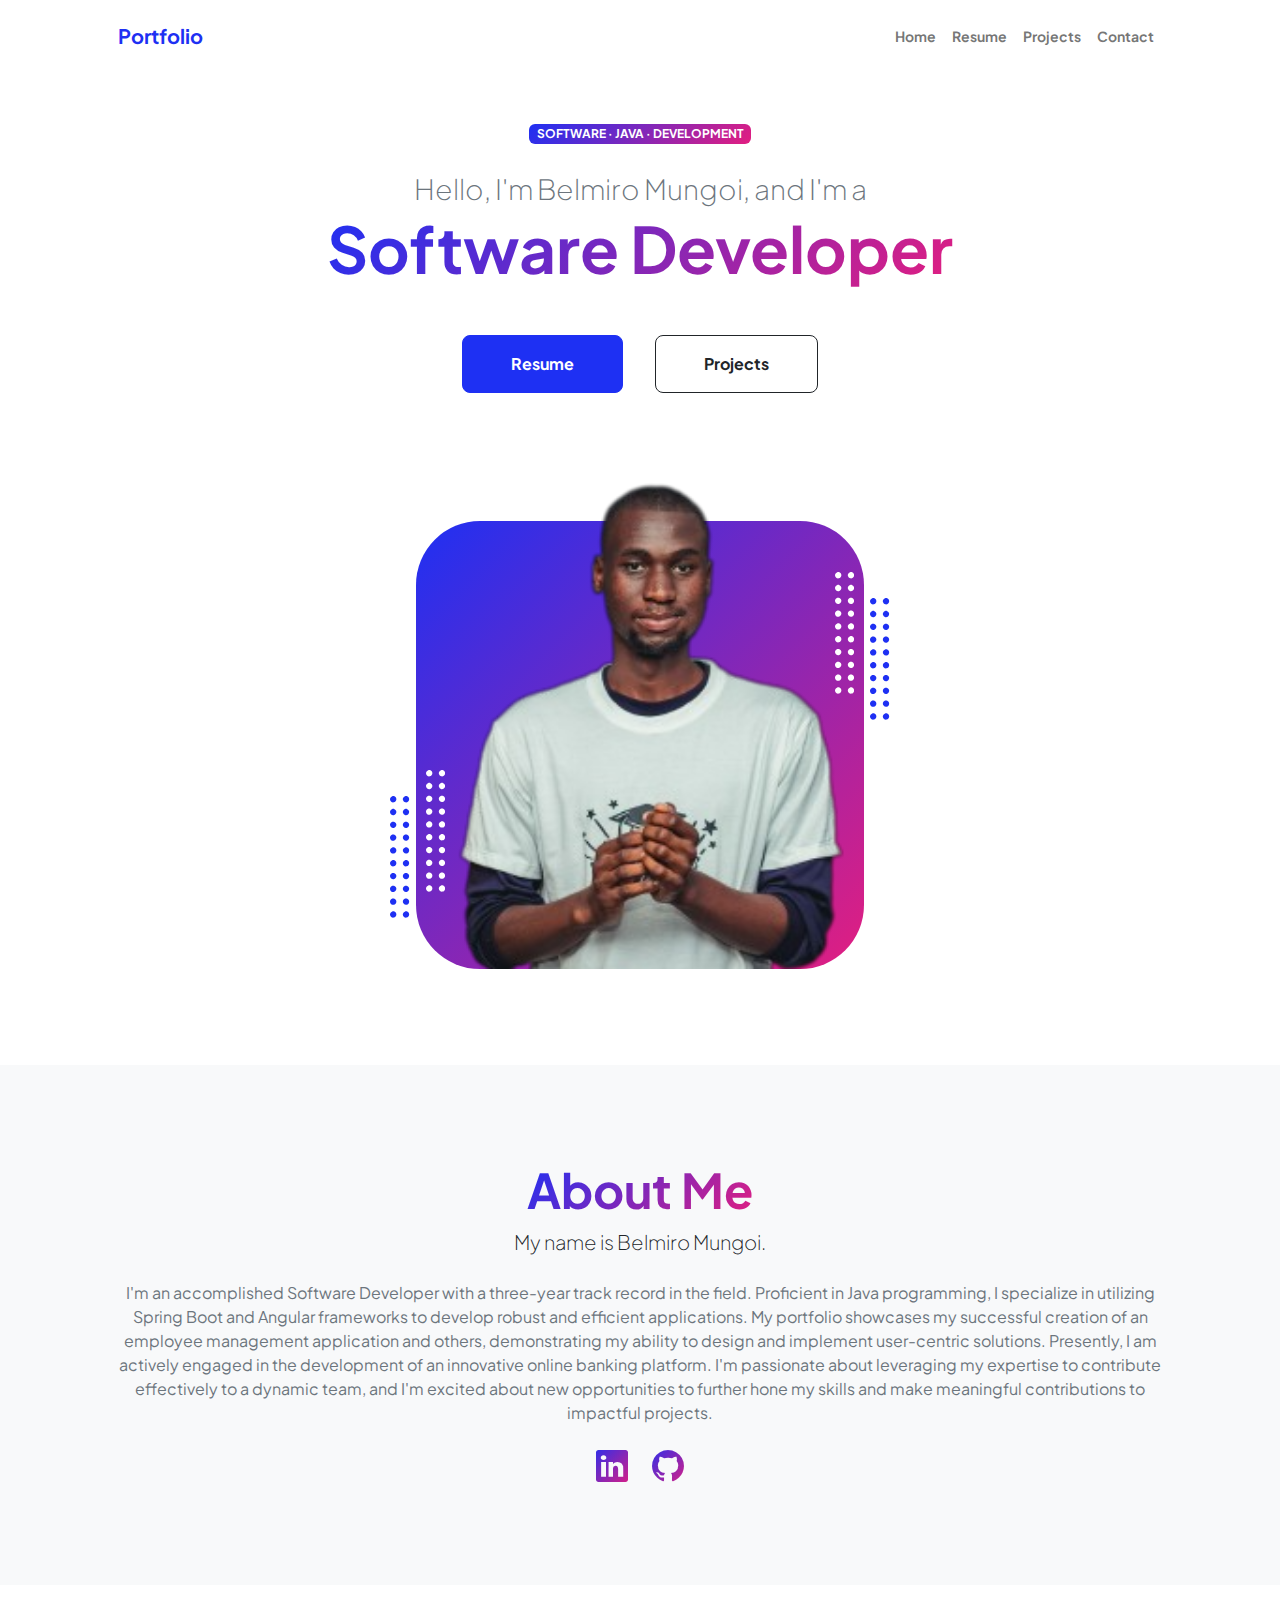
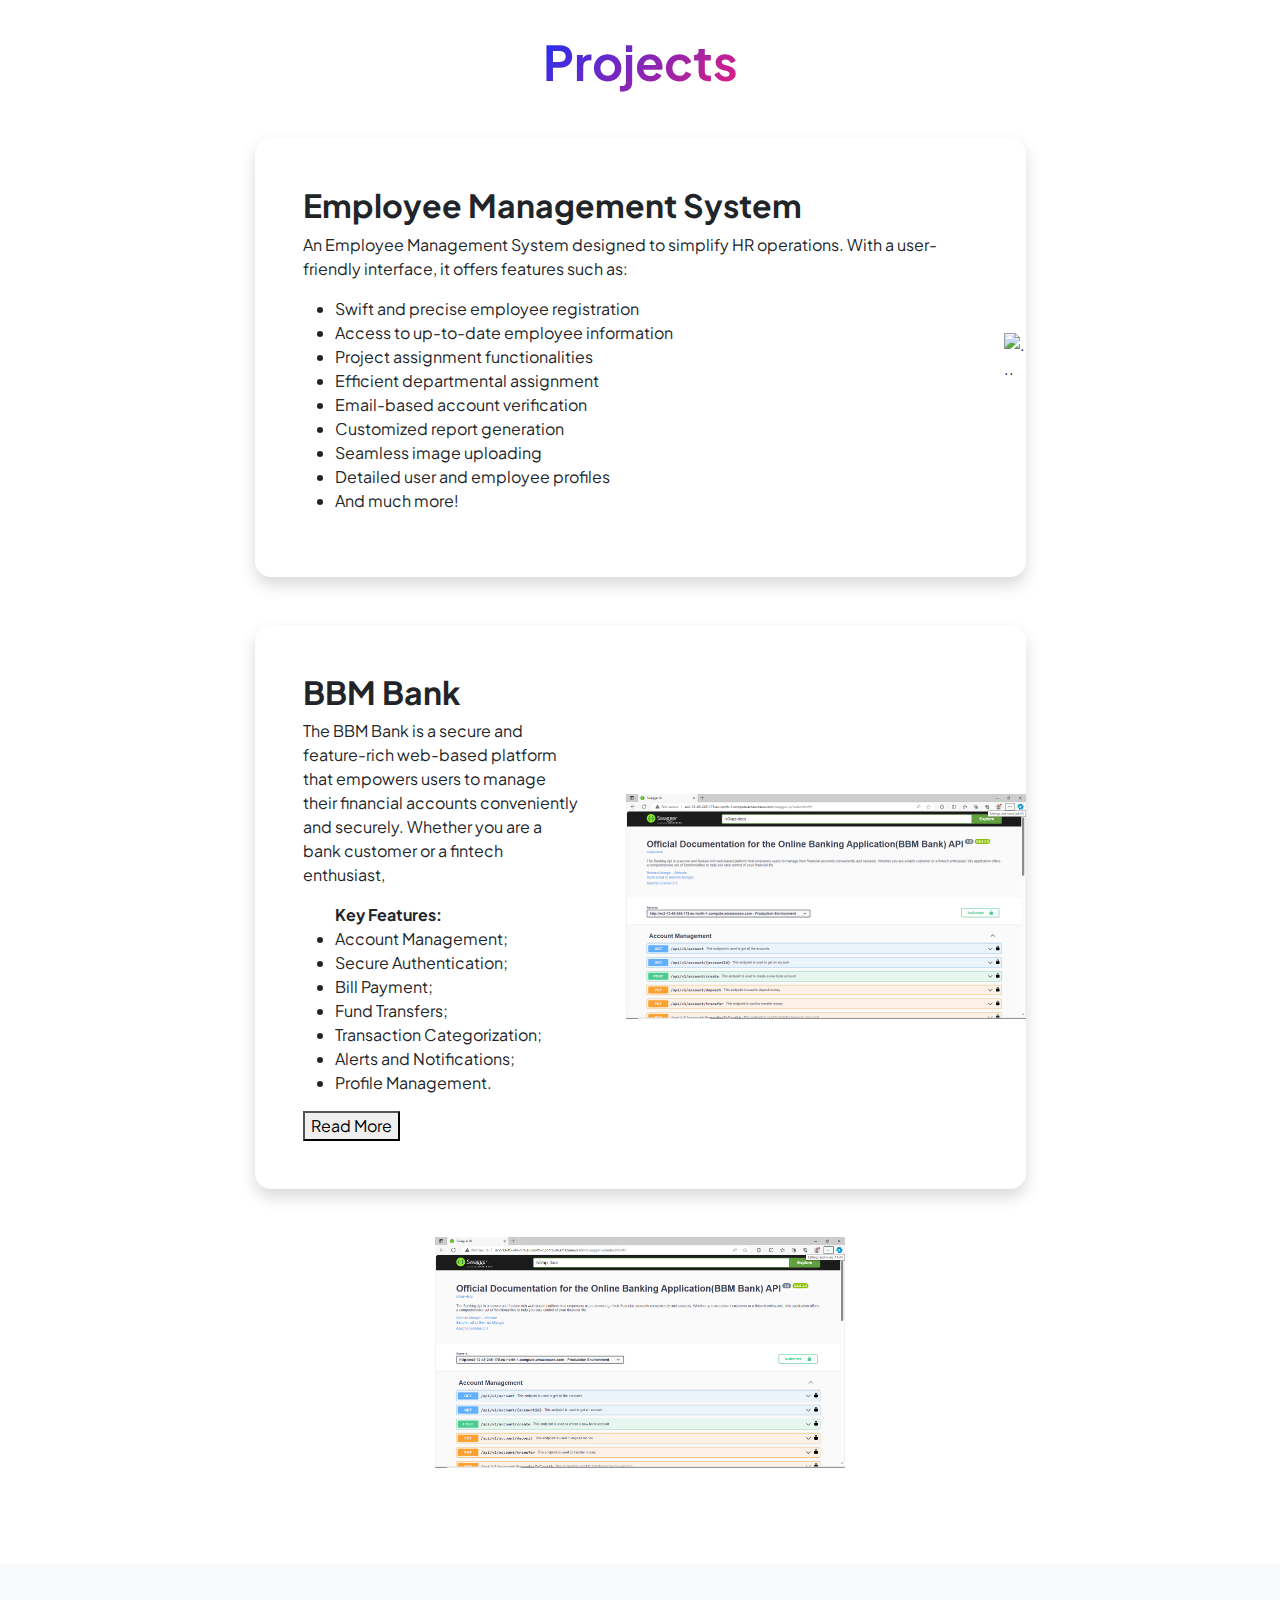
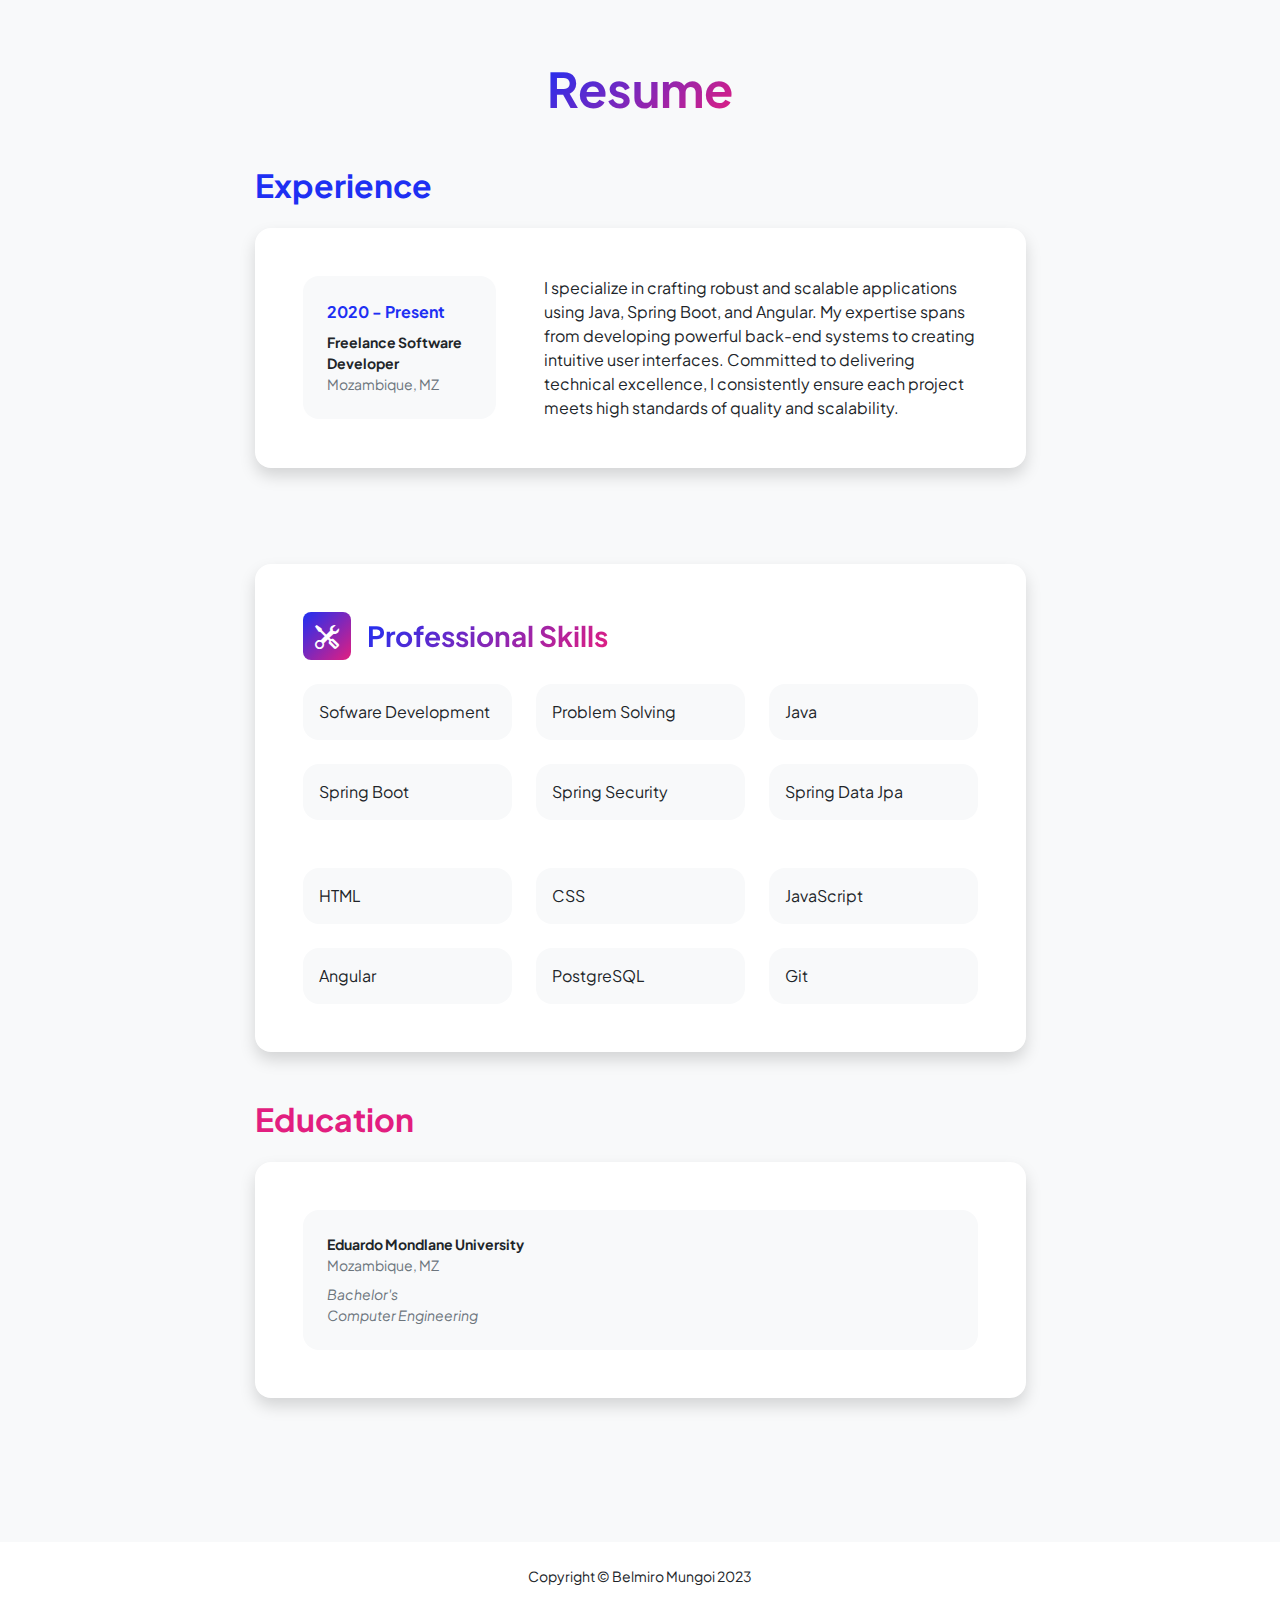
==== commit 1b9f3f1f: "Adding the portfolio modal" ====
--- a/index.html
+++ b/index.html
@@ -385,21 +385,61 @@
                     </div>
                 </div>
             </div>
+            <div class="portfolio-modal modal fade" id="portfolioModal1" tabindex="-1" aria-labelledby="portfolioModal1" aria-hidden="true">
+                <div class="modal-dialog modal-xl">
+                    <div class="modal-content">
+                        <div class="modal-header border-0"><button class="btn-close" type="button" data-bs-dismiss="modal" aria-label="Close"></button></div>
+                        <div class="modal-body text-center pb-5">
+                            <div class="container">
+                                <div class="row justify-content-center">
+                                    <div class="col-lg-8">
+                                        <!-- Portfolio Modal - Title-->
+                                        <h2 class="portfolio-modal-title text-secondary text-uppercase mb-0">BBM Bank</h2>
+                                        <!-- Icon Divider-->
+                                        <div class="divider-custom">
+                                            <div class="divider-custom-line"></div>
+                                            <div class="divider-custom-icon"><i class="fas fa-star"></i></div>
+                                            <div class="divider-custom-line"></div>
+                                        </div>
+                                        <!-- Portfolio Modal - Image-->
+                                        <img class="img-fluid rounded mb-5" src="assets/BBMBANK.jpg" alt="..." />
+                                        <!-- Portfolio Modal - Text-->
+                                        <p class="mb-4">The BBM Bank is a secure and feature-rich web-based platform that empowers users to manage 
+                                            their financial accounts conveniently and securely. Whether you are a bank customer or 
+                                            a fintech enthusiast, this application offers a comprehensive set of functionalities to 
+                                            help you take control of your financial life.
+                                            <ul>
+                                                <b>Key Features:</b>
+                                                <li>Account Management;</li>                                         
+                                                <li>Secure Authentication;</li>                                               
+                                                <li>Bill Payment;</li>                                               
+                                                <li>Fund Transfers;</li>                                                
+                                                <li>Transaction Categorization;</li>                                                
+                                                <li>Alerts and Notifications;</li>                                               
+                                                <li>Profile Management.</li>
+                                            </ul> </p>
+                                        <button class="btn btn-primary" data-bs-dismiss="modal">
+                                            <i class="fas fa-xmark fa-fw"></i>
+                                            Close Window
+                                        </button>
+                                    </div>
+                                </div>
+                            </div>
+                        </div>
+                    </div>
+                </div>
+            </div>
             </section>
         </main>
         <!-- Footer-->
         <footer class="bg-white py-4 mt-auto">
             <div class="container px-5">
-                <div class="row align-items-center justify-content-between flex-column flex-sm-row">
-                    <div class="col-auto"><div class="small m-0">Copyright &copy; Belmiro Mungoi 2023</div></div>
+                <div class="row align-items-center justify-content-center flex-column flex-sm-row">
                     <div class="col-auto">
-                        <a class="small" href="#!">Privacy</a>
-                        <span class="mx-1">&middot;</span>
-                        <a class="small" href="#!">Terms</a>
-                        <span class="mx-1">&middot;</span>
-                        <a class="small" href="#!">Contact</a>
-                    </div>
-                </div>
+                        <div class="small m-0">
+                            Copyright &copy; Belmiro Mungoi 2023
+                        </div>
+                    </div>
             </div>
         </footer>
         <!-- Bootstrap core JS-->
